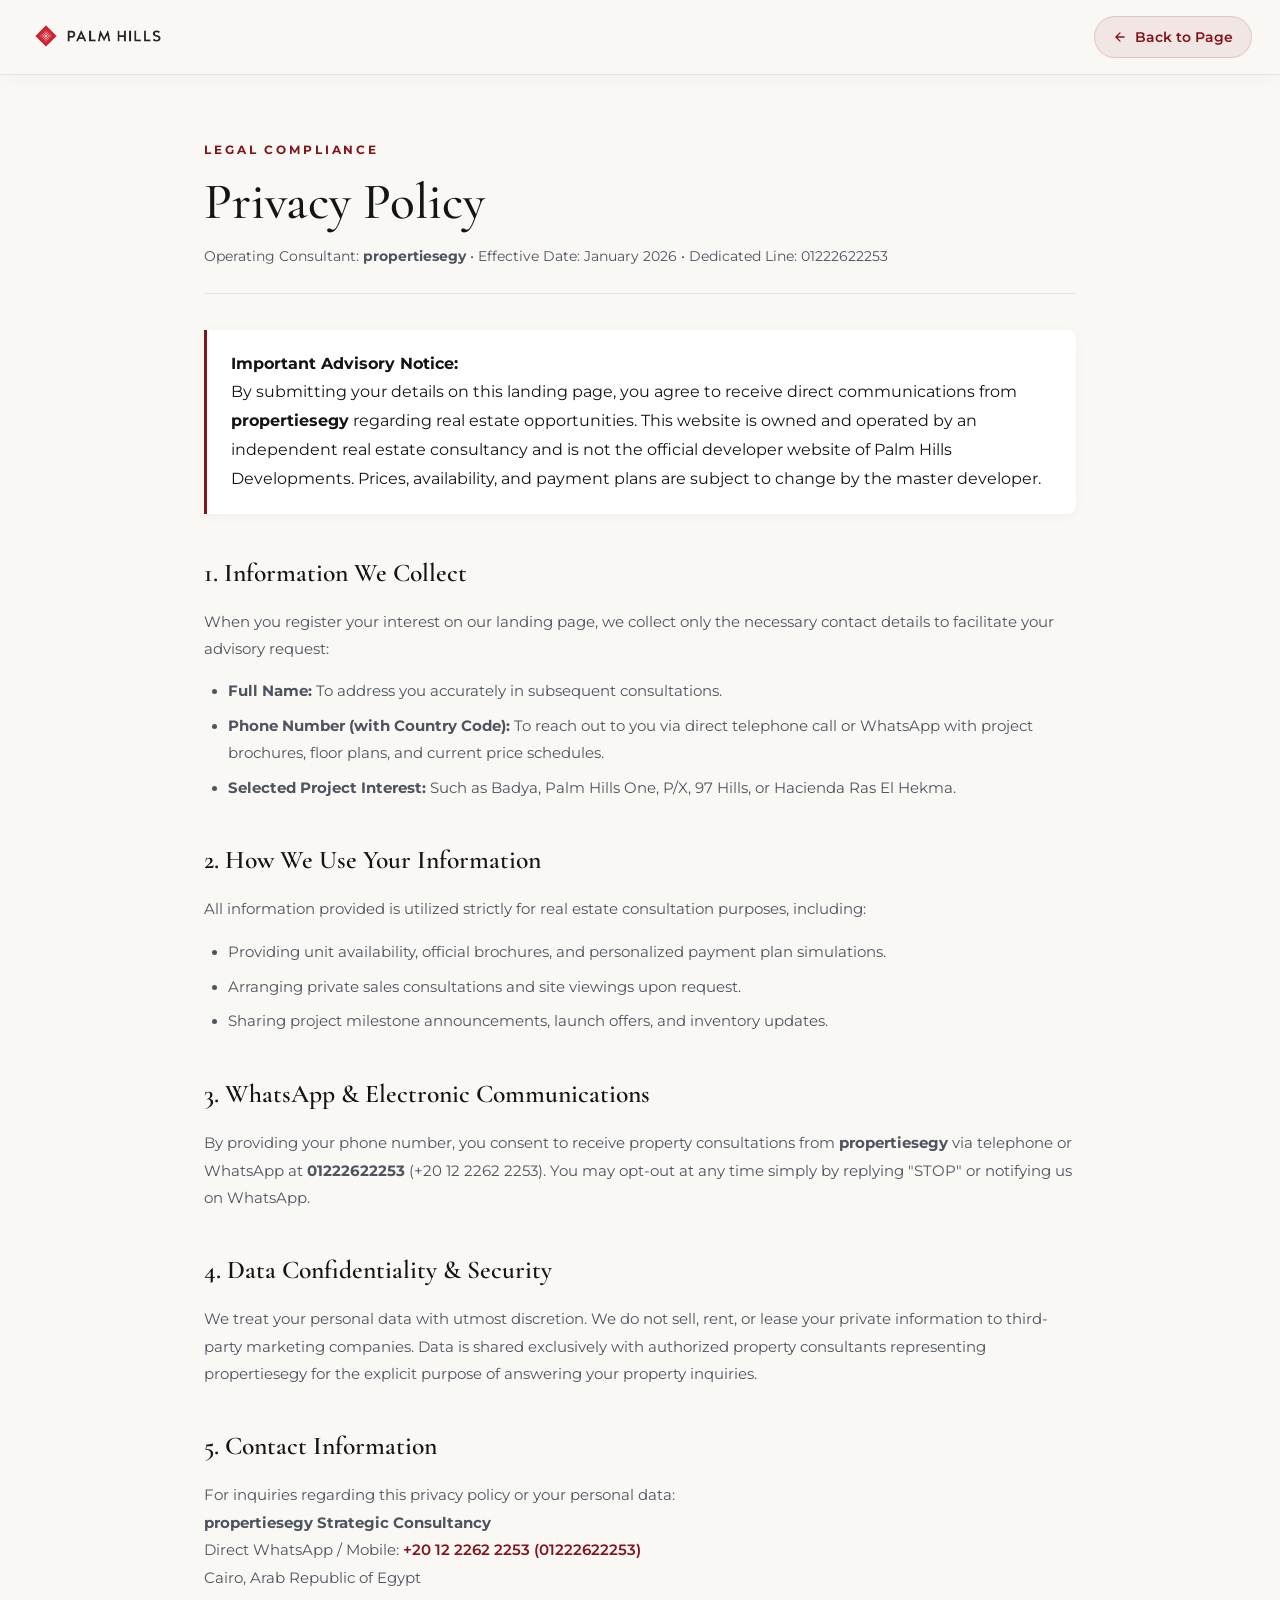
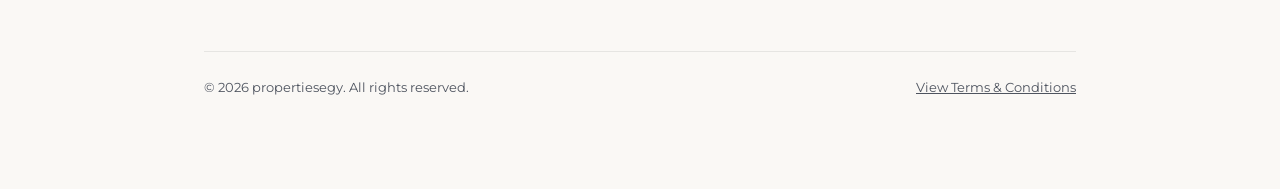
==== privacy.html @ d95c28f9 "Initial commit: Palm Hills luxury portfolio with Palm Hills One enclave and refined design" ====
<!DOCTYPE html>
<html lang="en">
<head>
  <meta charset="UTF-8" />
  <meta name="viewport" content="width=device-width, initial-scale=1.0" />
  <title>Privacy Policy — propertiesegy (Palm Hills Luxury Portfolio)</title>
  <meta name="author" content="propertiesegy" />
  <meta name="description" content="Privacy Policy for propertiesegy — Palm Hills Developments real estate consultancy landing page." />
  <link rel="icon" href="assets/images/favicon.svg" type="image/svg+xml" />

  <!-- Google Fonts -->
  <link rel="preconnect" href="https://fonts.googleapis.com" />
  <link rel="preconnect" href="https://fonts.gstatic.com" crossorigin="anonymous" />
  <link href="https://fonts.googleapis.com/css2?family=Cormorant+Garamond:ital,wght@0,300;0,400;0,600;1,400&family=Montserrat:wght@300;400;500;600;700&display=swap" rel="stylesheet" />

  <style>
    :root {
      --bg:          #FAF8F5;
      --surface:     #FFFFFF;
      --ruby:        #82141A;
      --champagne:   #C8A874;
      --border-subtle: rgba(0, 0, 0, 0.08);
      --fg:          #141416;
      --muted:       #4E545F;
      --max-w:       920px;
    }
    *, *::before, *::after { box-sizing: border-box; margin: 0; padding: 0; }
    html { scroll-behavior: smooth; }
    body {
      font-family: 'Montserrat', system-ui, sans-serif;
      background: var(--bg);
      color: var(--fg);
      line-height: 1.8;
      font-weight: 400;
      -webkit-font-smoothing: antialiased;
    }
    a { color: inherit; text-decoration: none; }
    img { display: block; max-width: 100%; }

    .top-bar {
      position: sticky; top: 0; z-index: 100;
      background: rgba(250, 248, 245, 0.96);
      backdrop-filter: blur(16px);
      border-bottom: 1px solid var(--border-subtle);
      padding: 16px 28px;
      display: flex; align-items: center; justify-content: space-between;
      box-shadow: 0 4px 20px rgba(0,0,0,0.03);
    }
    .brand-wrap { display: flex; align-items: center; gap: 14px; }
    .brand-logo { height: 36px; width: auto; }
    .back-btn {
      display: inline-flex; align-items: center; gap: 8px;
      font-size: 0.85rem; font-weight: 600;
      color: var(--ruby);
      background: rgba(130, 20, 26, 0.08);
      border: 1px solid rgba(130, 20, 26, 0.15);
      border-radius: 9999px;
      padding: 8px 18px;
      transition: all 0.25s ease;
    }
    .back-btn:hover { background: var(--ruby); color: #fff; }

    .page-wrap {
      max-width: var(--max-w);
      margin: 0 auto;
      padding: 60px 24px 90px;
    }

    .doc-badge {
      display: inline-block;
      font-size: 0.72rem;
      letter-spacing: 0.25em;
      text-transform: uppercase;
      color: var(--ruby);
      font-weight: 700;
      margin-bottom: 12px;
    }

    h1.doc-title {
      font-family: 'Cormorant Garamond', Georgia, serif;
      font-size: clamp(2.2rem, 4vw, 3.2rem);
      font-weight: 500;
      color: var(--fg);
      line-height: 1.15;
      margin-bottom: 12px;
    }

    .doc-meta {
      font-size: 0.85rem;
      color: var(--muted);
      border-bottom: 1px solid var(--border-subtle);
      padding-bottom: 24px;
      margin-bottom: 36px;
    }

    .doc-content h2 {
      font-family: 'Cormorant Garamond', Georgia, serif;
      font-size: 1.6rem;
      font-weight: 600;
      color: var(--fg);
      margin-top: 36px;
      margin-bottom: 12px;
    }

    .doc-content p {
      font-size: 0.95rem;
      color: var(--muted);
      margin-bottom: 16px;
    }

    .doc-content ul {
      margin-left: 24px;
      margin-bottom: 18px;
    }

    .doc-content li {
      font-size: 0.93rem;
      color: var(--muted);
      margin-bottom: 8px;
    }

    .notice-box {
      background: var(--surface);
      border-left: 3px solid var(--ruby);
      border-radius: 0 8px 8px 0;
      padding: 20px 24px;
      margin: 28px 0;
      box-shadow: 0 2px 12px rgba(0,0,0,0.04);
    }

    .notice-box strong { color: var(--fg); }

    .footer-doc {
      border-top: 1px solid var(--border-subtle);
      margin-top: 60px;
      padding-top: 24px;
      font-size: 0.8rem;
      color: var(--muted);
      display: flex;
      justify-content: space-between;
      align-items: center;
      flex-wrap: wrap;
      gap: 12px;
    }
  </style>
</head>
<body>

  <header class="top-bar">
    <div class="brand-wrap">
      <a href="index.html">
        <img src="assets/images/palm-hills-logo.png" alt="Palm Hills Developments" class="brand-logo" />
      </a>
    </div>
    <a href="index.html" class="back-btn">
      <svg width="14" height="14" viewBox="0 0 24 24" fill="none" stroke="currentColor" stroke-width="2.2" stroke-linecap="round" stroke-linejoin="round"><path d="M19 12H5M12 19l-7-7 7-7"/></svg>
      <span>Back to Page</span>
    </a>
  </header>

  <main class="page-wrap">
    <span class="doc-badge">LEGAL COMPLIANCE</span>
    <h1 class="doc-title">Privacy Policy</h1>
    <div class="doc-meta">
      Operating Consultant: <strong>propertiesegy</strong> &bull; Effective Date: January 2026 &bull; Dedicated Line: 01222622253
    </div>

    <article class="doc-content">
      <div class="notice-box">
        <strong>Important Advisory Notice:</strong><br>
        By submitting your details on this landing page, you agree to receive direct communications from <strong>propertiesegy</strong> regarding real estate opportunities. This website is owned and operated by an independent real estate consultancy and is not the official developer website of Palm Hills Developments. Prices, availability, and payment plans are subject to change by the master developer.
      </div>

      <h2>1. Information We Collect</h2>
      <p>When you register your interest on our landing page, we collect only the necessary contact details to facilitate your advisory request:</p>
      <ul>
        <li><strong>Full Name:</strong> To address you accurately in subsequent consultations.</li>
        <li><strong>Phone Number (with Country Code):</strong> To reach out to you via direct telephone call or WhatsApp with project brochures, floor plans, and current price schedules.</li>
        <li><strong>Selected Project Interest:</strong> Such as Badya, Palm Hills One, P/X, 97 Hills, or Hacienda Ras El Hekma.</li>
      </ul>

      <h2>2. How We Use Your Information</h2>
      <p>All information provided is utilized strictly for real estate consultation purposes, including:</p>
      <ul>
        <li>Providing unit availability, official brochures, and personalized payment plan simulations.</li>
        <li>Arranging private sales consultations and site viewings upon request.</li>
        <li>Sharing project milestone announcements, launch offers, and inventory updates.</li>
      </ul>

      <h2>3. WhatsApp &amp; Electronic Communications</h2>
      <p>By providing your phone number, you consent to receive property consultations from <strong>propertiesegy</strong> via telephone or WhatsApp at <strong>01222622253</strong> (+20 12 2262 2253). You may opt-out at any time simply by replying "STOP" or notifying us on WhatsApp.</p>

      <h2>4. Data Confidentiality &amp; Security</h2>
      <p>We treat your personal data with utmost discretion. We do not sell, rent, or lease your private information to third-party marketing companies. Data is shared exclusively with authorized property consultants representing propertiesegy for the explicit purpose of answering your property inquiries.</p>

      <h2>5. Contact Information</h2>
      <p>
        For inquiries regarding this privacy policy or your personal data:<br>
        <strong>propertiesegy Strategic Consultancy</strong><br>
        Direct WhatsApp / Mobile: <a href="https://wa.me/201222622253" style="color: var(--ruby); font-weight: 600;">+20 12 2262 2253 (01222622253)</a><br>
        Cairo, Arab Republic of Egypt
      </p>
    </article>

    <footer class="footer-doc">
      <span>&copy; 2026 propertiesegy. All rights reserved.</span>
      <a href="terms.html" style="text-decoration: underline;">View Terms &amp; Conditions</a>
    </footer>
  </main>

</body>
</html>
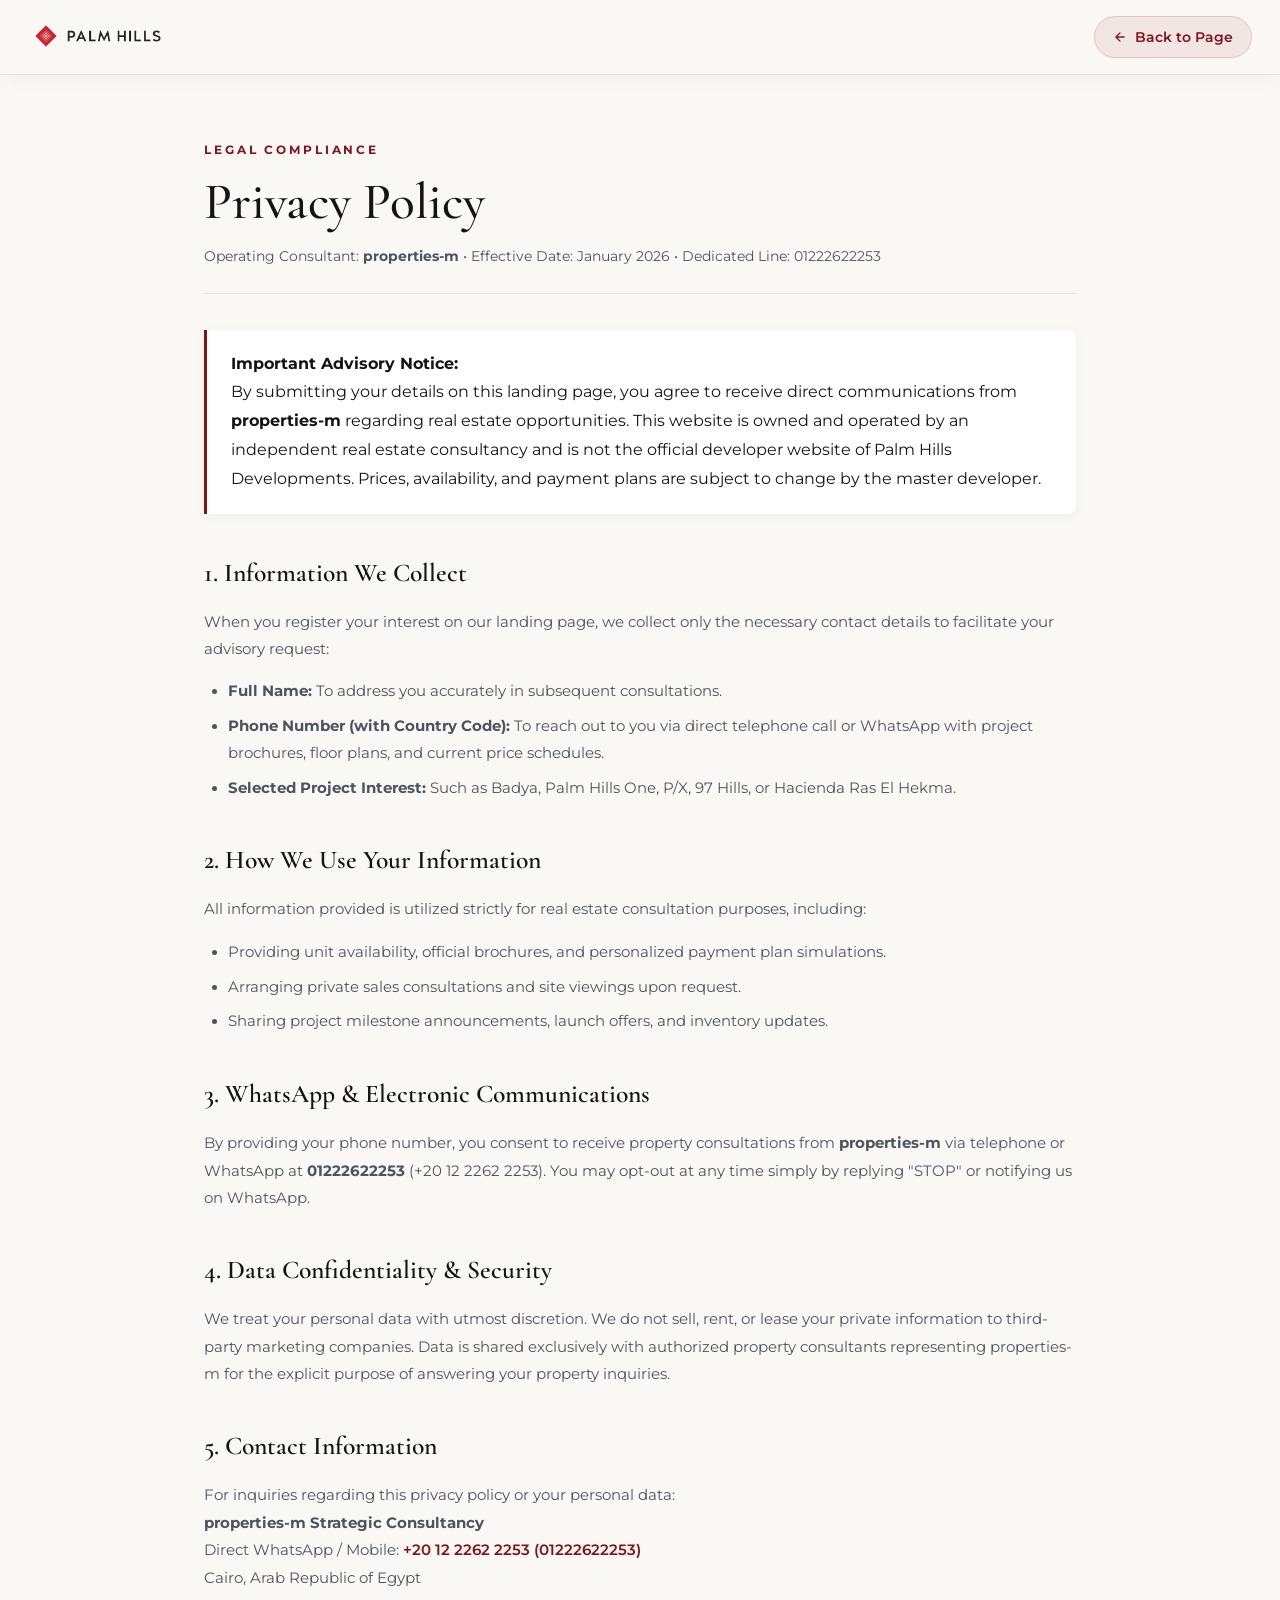
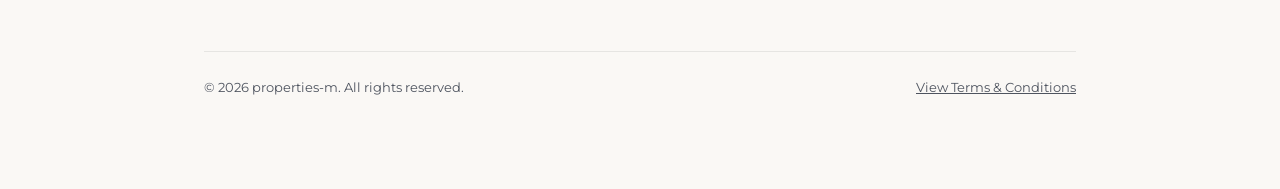
==== commit 0097a423: "Update branding to properties-m and add Bamboo III lagoon project section" ====
--- a/privacy.html
+++ b/privacy.html
@@ -3,9 +3,9 @@
 <head>
   <meta charset="UTF-8" />
   <meta name="viewport" content="width=device-width, initial-scale=1.0" />
-  <title>Privacy Policy — propertiesegy (Palm Hills Luxury Portfolio)</title>
-  <meta name="author" content="propertiesegy" />
-  <meta name="description" content="Privacy Policy for propertiesegy — Palm Hills Developments real estate consultancy landing page." />
+  <title>Privacy Policy — properties-m (Palm Hills Luxury Portfolio)</title>
+  <meta name="author" content="properties-m" />
+  <meta name="description" content="Privacy Policy for properties-m — Palm Hills Developments real estate consultancy landing page." />
   <link rel="icon" href="assets/images/favicon.svg" type="image/svg+xml" />
 
   <!-- Google Fonts -->
@@ -162,13 +162,13 @@
     <span class="doc-badge">LEGAL COMPLIANCE</span>
     <h1 class="doc-title">Privacy Policy</h1>
     <div class="doc-meta">
-      Operating Consultant: <strong>propertiesegy</strong> &bull; Effective Date: January 2026 &bull; Dedicated Line: 01222622253
+      Operating Consultant: <strong>properties-m</strong> &bull; Effective Date: January 2026 &bull; Dedicated Line: 01222622253
     </div>
 
     <article class="doc-content">
       <div class="notice-box">
         <strong>Important Advisory Notice:</strong><br>
-        By submitting your details on this landing page, you agree to receive direct communications from <strong>propertiesegy</strong> regarding real estate opportunities. This website is owned and operated by an independent real estate consultancy and is not the official developer website of Palm Hills Developments. Prices, availability, and payment plans are subject to change by the master developer.
+        By submitting your details on this landing page, you agree to receive direct communications from <strong>properties-m</strong> regarding real estate opportunities. This website is owned and operated by an independent real estate consultancy and is not the official developer website of Palm Hills Developments. Prices, availability, and payment plans are subject to change by the master developer.
       </div>
 
       <h2>1. Information We Collect</h2>
@@ -188,22 +188,22 @@
       </ul>
 
       <h2>3. WhatsApp &amp; Electronic Communications</h2>
-      <p>By providing your phone number, you consent to receive property consultations from <strong>propertiesegy</strong> via telephone or WhatsApp at <strong>01222622253</strong> (+20 12 2262 2253). You may opt-out at any time simply by replying "STOP" or notifying us on WhatsApp.</p>
+      <p>By providing your phone number, you consent to receive property consultations from <strong>properties-m</strong> via telephone or WhatsApp at <strong>01222622253</strong> (+20 12 2262 2253). You may opt-out at any time simply by replying "STOP" or notifying us on WhatsApp.</p>
 
       <h2>4. Data Confidentiality &amp; Security</h2>
-      <p>We treat your personal data with utmost discretion. We do not sell, rent, or lease your private information to third-party marketing companies. Data is shared exclusively with authorized property consultants representing propertiesegy for the explicit purpose of answering your property inquiries.</p>
+      <p>We treat your personal data with utmost discretion. We do not sell, rent, or lease your private information to third-party marketing companies. Data is shared exclusively with authorized property consultants representing properties-m for the explicit purpose of answering your property inquiries.</p>
 
       <h2>5. Contact Information</h2>
       <p>
         For inquiries regarding this privacy policy or your personal data:<br>
-        <strong>propertiesegy Strategic Consultancy</strong><br>
+        <strong>properties-m Strategic Consultancy</strong><br>
         Direct WhatsApp / Mobile: <a href="https://wa.me/201222622253" style="color: var(--ruby); font-weight: 600;">+20 12 2262 2253 (01222622253)</a><br>
         Cairo, Arab Republic of Egypt
       </p>
     </article>
 
     <footer class="footer-doc">
-      <span>&copy; 2026 propertiesegy. All rights reserved.</span>
+      <span>&copy; 2026 properties-m. All rights reserved.</span>
       <a href="terms.html" style="text-decoration: underline;">View Terms &amp; Conditions</a>
     </footer>
   </main>
